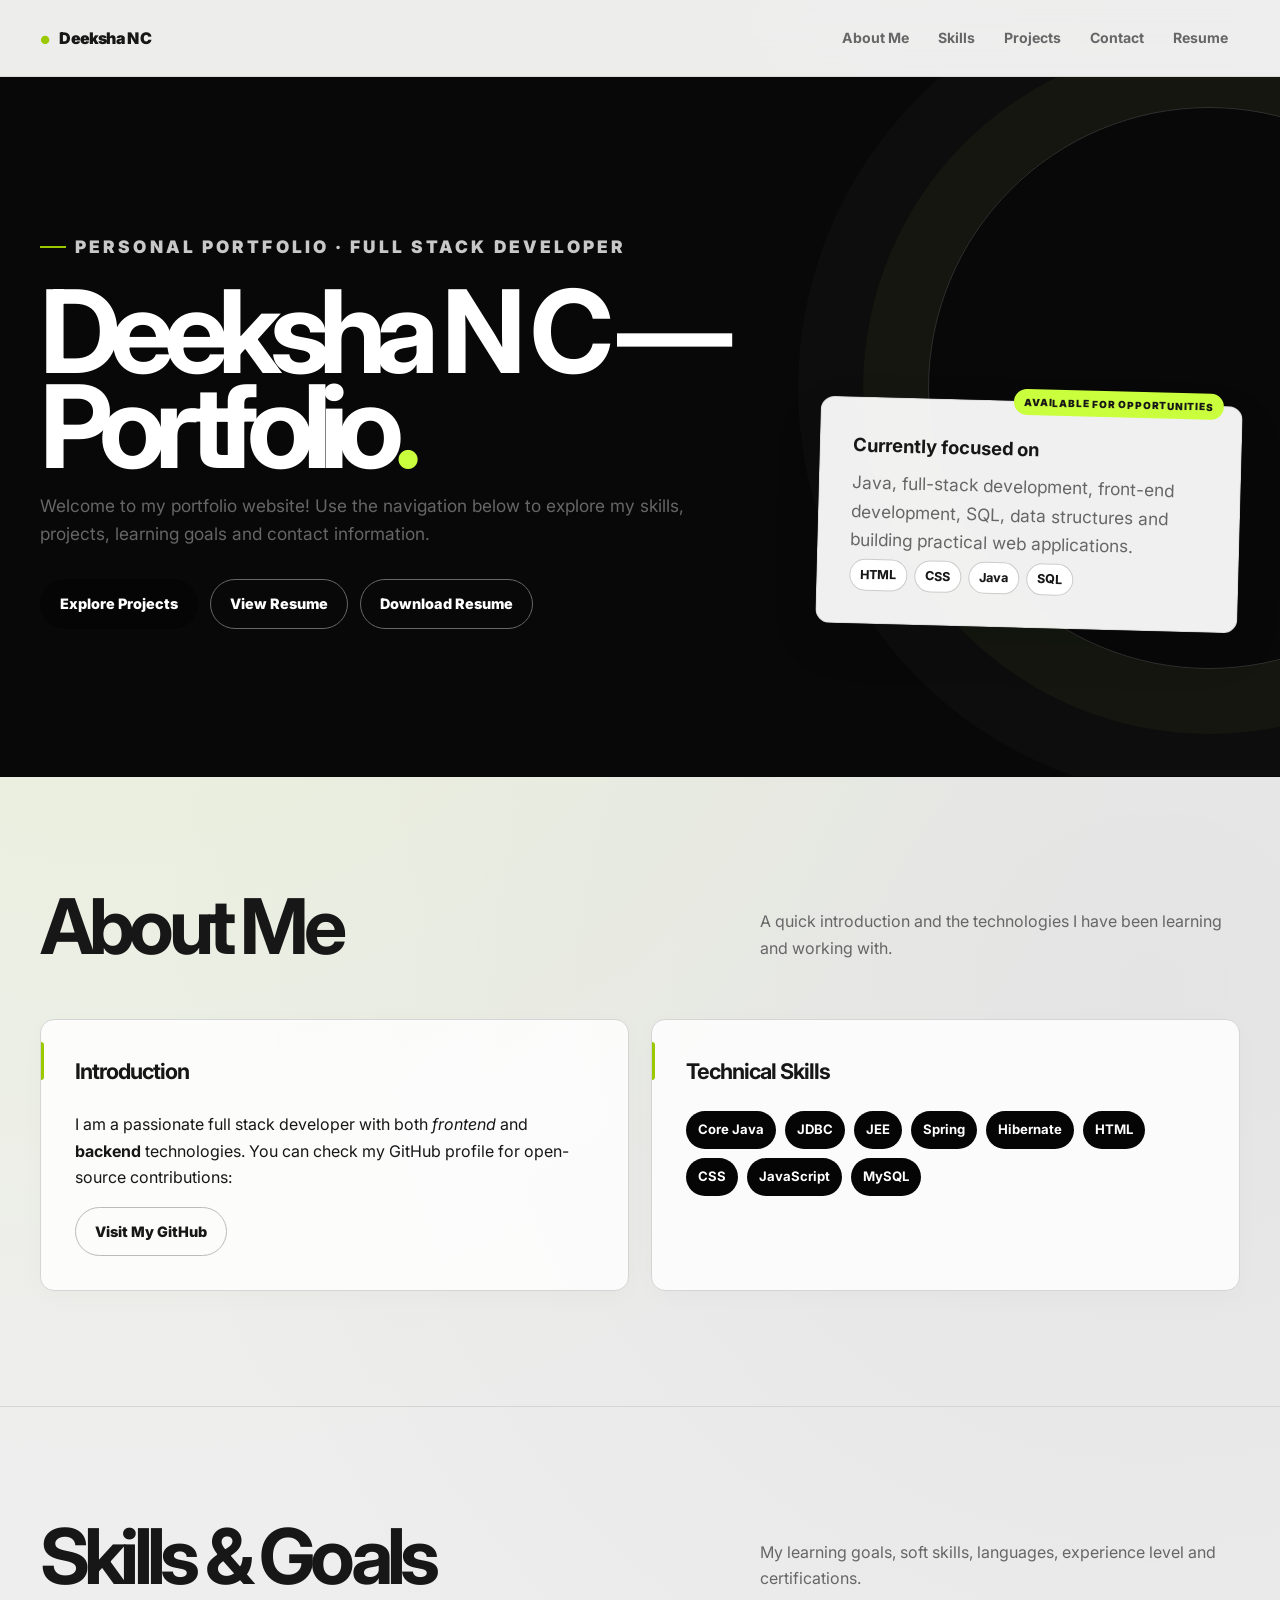
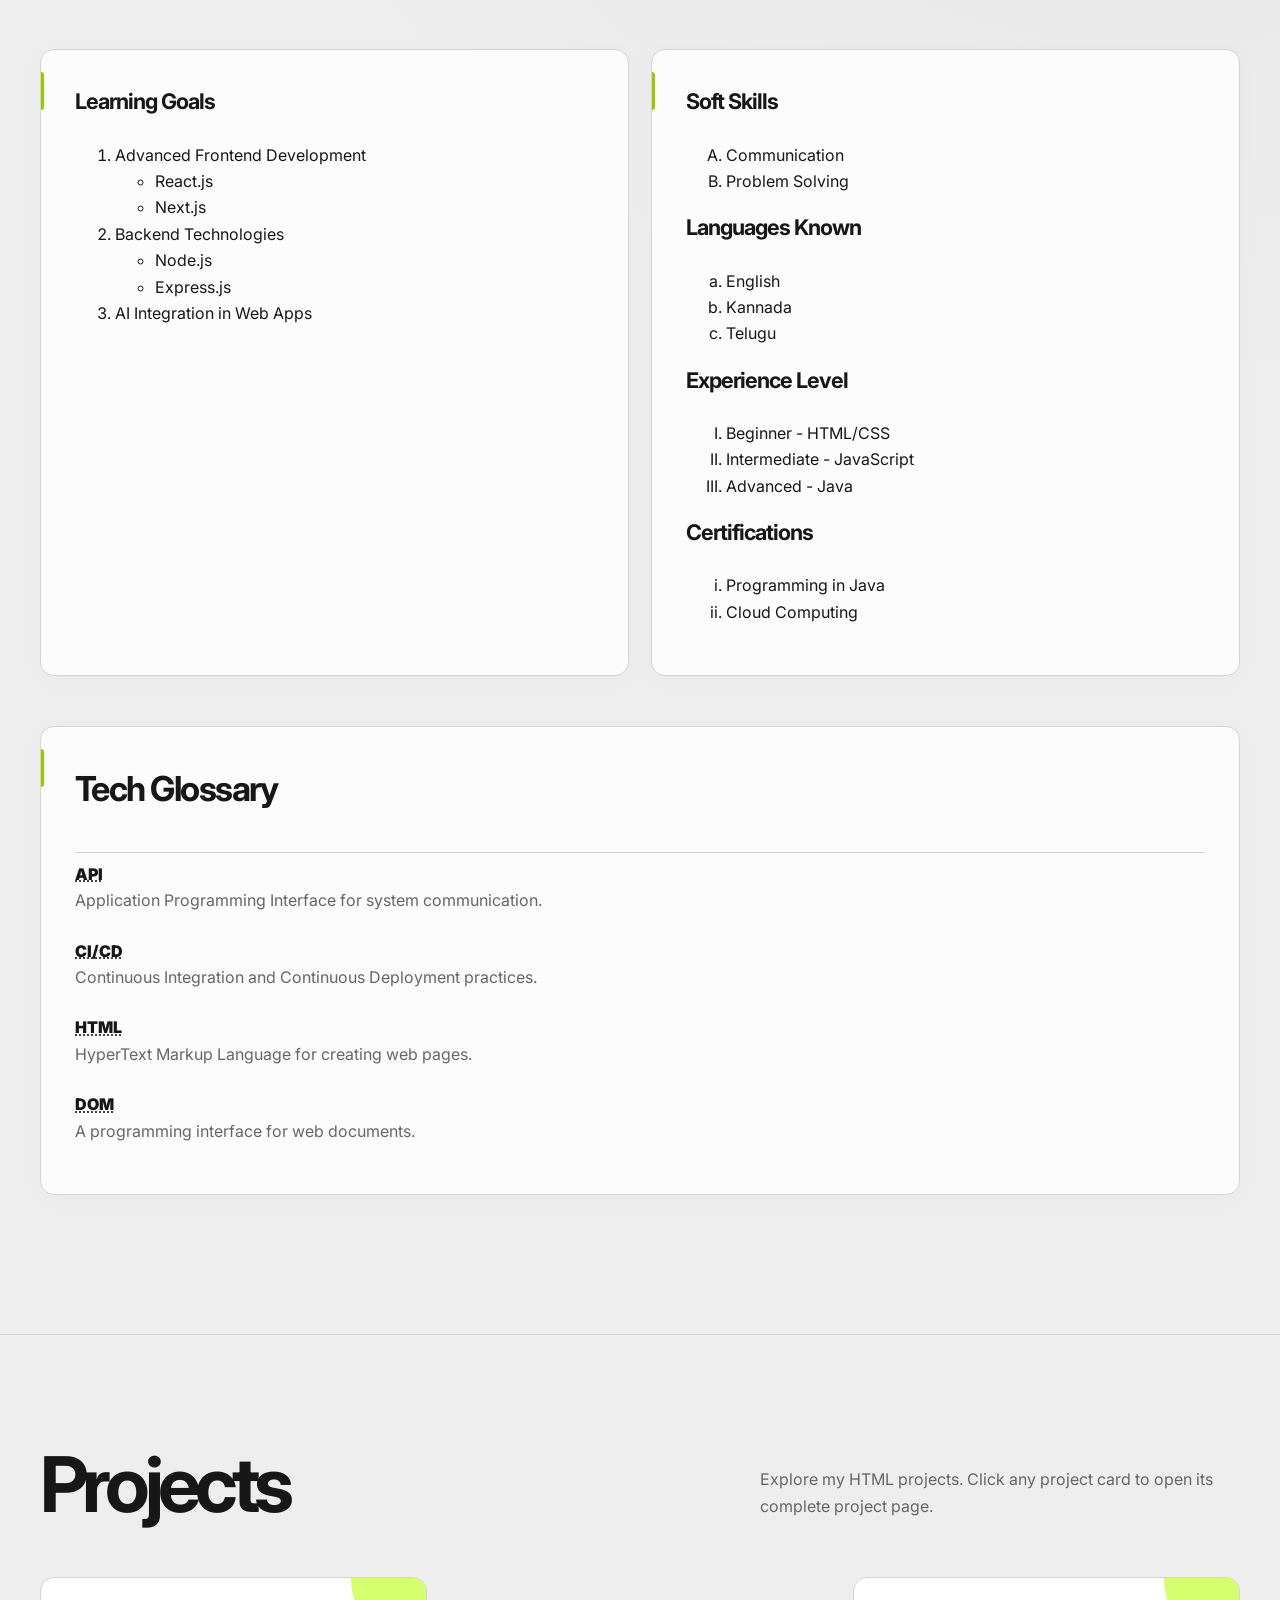
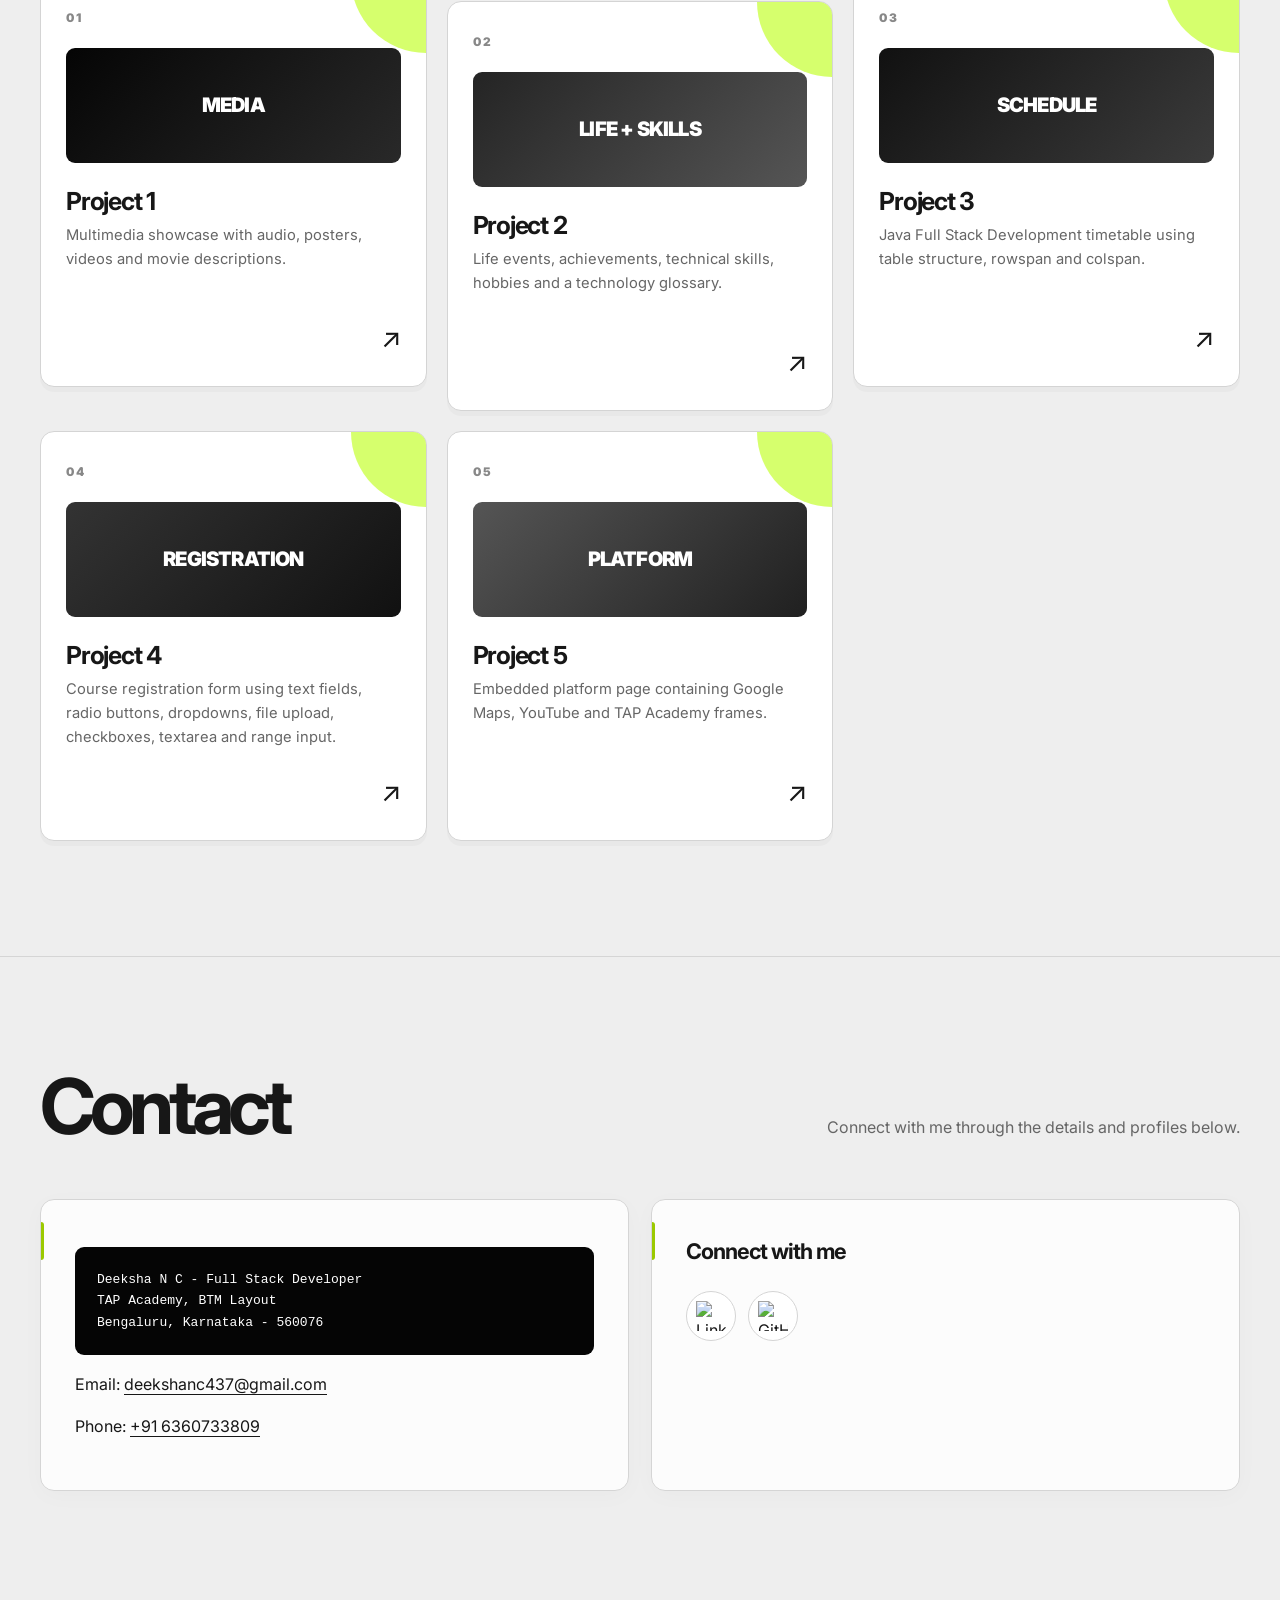
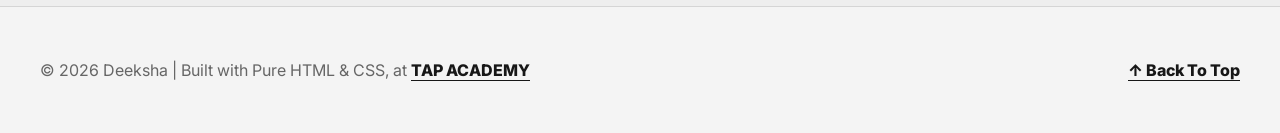
==== index.html @ bd4fe340 "first commit" ====
<!doctype html>
<html lang="en">
  <head>
    <meta charset="UTF-8" />
    <meta name="viewport" content="width=device-width, initial-scale=1.0" />

    <title>Deeksha N C | Personal Portfolio</title>

    <link
      rel="icon"
      href="https://cdn-icons-png.flaticon.com/128/4661/4661318.png"
    />

    <!-- Shared CSS -->
    <link rel="stylesheet" href="css/style.css" />
  </head>

  <body id="top">
    <!-- ================= HEADER ================= -->

    <header class="site-header">
      <nav class="navbar">
        <a class="brand" href="index.html"> Deeksha N C </a>

        <ul class="nav-links">
          <li><a href="#abtme">About Me</a></li>
          <li><a href="#skills">Skills</a></li>
          <li><a href="#projects">Projects</a></li>
          <li><a href="#contact">Contact</a></li>
          <li>
            <a href="Deeksha_N_C_Resume.pdf" target="_blank"> Resume </a>
          </li>
        </ul>
      </nav>
    </header>

    <!-- ================= MAIN ================= -->

    <main>
      <!-- ================= HERO ================= -->

      <section class="hero">
        <div class="container hero-grid">
          <div>
            <p class="eyebrow">Personal Portfolio · Full Stack Developer</p>

            <h1>Deeksha N C — Portfolio</h1>

            <p>
              Welcome to my portfolio website! Use the navigation below to
              explore my skills, projects, learning goals and contact
              information.
            </p>

            <div class="btn-row">
              <a class="btn" href="#projects"> Explore Projects </a>

              <a
                class="btn secondary"
                href="Deeksha_N_C_Resume.pdf"
                target="_blank"
              >
                View Resume
              </a>

              <a
                class="btn secondary"
                download="DeekshaNC"
                href="Deeksha_N_C_Resume.pdf"
              >
                Download Resume
              </a>
            </div>
          </div>

          <aside class="hero-side">
            <strong>Currently focused on</strong>

            <p>
              Java, full-stack development, front-end development, SQL, data
              structures and building practical web applications.
            </p>

            <span class="tag">HTML</span>
            <span class="tag">CSS</span>
            <span class="tag">Java</span>
            <span class="tag">SQL</span>
          </aside>
        </div>
      </section>

      <!-- ================= ABOUT ME ================= -->

      <section class="section" id="abtme">
        <div class="container">
          <div class="section-heading">
            <h2>About Me</h2>

            <p>
              A quick introduction and the technologies I have been learning and
              working with.
            </p>
          </div>

          <div class="about-grid">
            <!-- Introduction -->

            <article class="panel">
              <h3>Introduction</h3>

              <p>
                I am a passionate full stack developer with both
                <em>frontend</em> and
                <strong>backend</strong>
                technologies. You can check my GitHub profile for open-source
                contributions:
              </p>

              <a
                class="btn secondary"
                href="https://github.com/Deeksha-N-C"
                target="_blank"
              >
                Visit My GitHub
              </a>
            </article>

            <!-- Technical Skills -->

            <article class="panel">
              <h3>Technical Skills</h3>

              <ul class="skill-list">
                <li>Core Java</li>
                <li>JDBC</li>
                <li>JEE</li>
                <li>Spring</li>
                <li>Hibernate</li>
                <li>HTML</li>
                <li>CSS</li>
                <li>JavaScript</li>
                <li>MySQL</li>
              </ul>
            </article>
          </div>
        </div>
      </section>

      <!-- ================= SKILLS ================= -->

      <section class="section" id="skills">
        <div class="container">
          <div class="section-heading">
            <h2>Skills & Goals</h2>

            <p>
              My learning goals, soft skills, languages, experience level and
              certifications.
            </p>
          </div>

          <div class="about-grid">
            <!-- Learning Goals -->

            <article class="panel">
              <h3>Learning Goals</h3>

              <ol>
                <li>
                  Advanced Frontend Development

                  <ul>
                    <li>React.js</li>
                    <li>Next.js</li>
                  </ul>
                </li>

                <li>
                  Backend Technologies

                  <ul>
                    <li>Node.js</li>
                    <li>Express.js</li>
                  </ul>
                </li>

                <li>AI Integration in Web Apps</li>
              </ol>
            </article>

            <!-- Other Skills -->

            <article class="panel">
              <h3>Soft Skills</h3>

              <ol type="A">
                <li>Communication</li>
                <li>Problem Solving</li>
              </ol>

              <h3>Languages Known</h3>

              <ol type="a">
                <li>English</li>
                <li>Kannada</li>
                <li>Telugu</li>
              </ol>

              <h3>Experience Level</h3>

              <ol type="I">
                <li>Beginner - HTML/CSS</li>
                <li>Intermediate - JavaScript</li>
                <li>Advanced - Java</li>
              </ol>

              <h3>Certifications</h3>

              <ol type="i">
                <li>Programming in Java</li>
                <li>Cloud Computing</li>
              </ol>
            </article>
          </div>

          <!-- Tech Glossary -->

          <div class="content-card">
            <h2>Tech Glossary</h2>

            <dl class="glossary">
              <dt>
                <abbr title="Application Programming Interface"> API </abbr>
              </dt>

              <dd>
                Application Programming Interface for system communication.
              </dd>

              <dt>
                <abbr title="Continuous Integration and Continuous Deployment">
                  CI/CD
                </abbr>
              </dt>

              <dd>
                Continuous Integration and Continuous Deployment practices.
              </dd>

              <dt>
                <abbr title="HyperText Markup Language"> HTML </abbr>
              </dt>

              <dd>HyperText Markup Language for creating web pages.</dd>

              <dt>
                <abbr title="Document Object Model"> DOM </abbr>
              </dt>

              <dd>A programming interface for web documents.</dd>
            </dl>
          </div>
        </div>
      </section>

      <!-- ================= PROJECTS ================= -->

      <section class="section" id="projects">
        <div class="container">
          <div class="section-heading">
            <h2>Projects</h2>

            <p>
              Explore my HTML projects. Click any project card to open its
              complete project page.
            </p>
          </div>

          <!--
          ONLY FIVE PROJECT CARDS HERE.

          Project 3 is this portfolio itself,
          so it is intentionally NOT included.
        -->

          <div class="project-grid">
            <!-- PROJECT 1 -->
            <a class="project-card" href="project1.html" target="_blank">
              <div>
                <span class="card-number">01</span>

                <div class="card-preview">MEDIA</div>

                <h3>Project 1</h3>

                <p>
                  Multimedia showcase with audio, posters, videos and movie
                  descriptions.
                </p>
              </div>

              <span class="card-arrow">↗</span>
            </a>

            <!-- PROJECT 2 -->
            <a class="project-card" href="project2.html" target="_blank">
              <div>
                <span class="card-number">02</span>

                <div class="card-preview">LIFE + SKILLS</div>

                <h3>Project 2</h3>

                <p>
                  Life events, achievements, technical skills, hobbies and a
                  technology glossary.
                </p>
              </div>

              <span class="card-arrow">↗</span>
            </a>

            <!-- PROJECT 3 = ORIGINAL PROJECT 4 -->
            <a class="project-card" href="project4.html" target="_blank">
              <div>
                <span class="card-number">03</span>

                <div class="card-preview">SCHEDULE</div>

                <h3>Project 3</h3>

                <p>
                  Java Full Stack Development timetable using table structure,
                  rowspan and colspan.
                </p>
              </div>

              <span class="card-arrow">↗</span>
            </a>

            <!-- PROJECT 4 = ORIGINAL PROJECT 5 -->
            <a class="project-card" href="project5.html" target="_blank">
              <div>
                <span class="card-number">04</span>

                <div class="card-preview">REGISTRATION</div>

                <h3>Project 4</h3>

                <p>
                  Course registration form using text fields, radio buttons,
                  dropdowns, file upload, checkboxes, textarea and range input.
                </p>
              </div>

              <span class="card-arrow">↗</span>
            </a>

            <!-- PROJECT 5 = ORIGINAL PROJECT 6 -->
            <a class="project-card" href="project6.html" target="_blank">
              <div>
                <span class="card-number">05</span>

                <div class="card-preview">PLATFORM</div>

                <h3>Project 5</h3>

                <p>
                  Embedded platform page containing Google Maps, YouTube and TAP
                  Academy frames.
                </p>
              </div>

              <span class="card-arrow">↗</span>
            </a>
          </div>
        </div>
      </section>

      <!-- ================= CONTACT ================= -->

      <section class="section" id="contact">
        <div class="container">
          <div class="section-heading">
            <h2>Contact</h2>

            <p>Connect with me through the details and profiles below.</p>
          </div>

          <div class="contact-grid">
            <!-- Contact Details -->

            <article class="panel">
              <pre>
Deeksha N C - Full Stack Developer
TAP Academy, BTM Layout
Bengaluru, Karnataka - 560076</pre
              >

              <p>
                Email:
                <a href="mailto:deekshanc437@gmail.com">
                  deekshanc437@gmail.com
                </a>
              </p>

              <p>
                Phone:
                <a href="tel:+911234567890"> +91 6360733809 </a>
              </p>
            </article>

            <!-- Social Media -->

            <article class="panel">
              <h3>Connect with me</h3>

              <div class="social-links">
                <a
                  href="https://www.linkedin.com/in/deeksha-n-c/"
                  target="_blank"
                >
                  <img
                    src="https://cdn-icons-png.flaticon.com/128/3536/3536505.png"
                    alt="LinkedIn"
                  />
                </a>

                <a href="https://github.com/Deeksha-N-C" target="_blank">
                  <img
                    src="https://cdn-icons-png.flaticon.com/128/270/270798.png"
                    alt="GitHub"
                  />
                </a>
              </div>
            </article>
          </div>
        </div>
      </section>
    </main>

    <!-- ================= FOOTER ================= -->

    <footer class="site-footer">
      <div class="container footer-inner">
        <span>
          © 2026 Deeksha | Built with Pure HTML & CSS, at
          <a href="https://thetapacademy.com/" target="_blank"> TAP ACADEMY </a>
        </span>

        <a href="#top"> ↑ Back To Top </a>
      </div>
    </footer>
  </body>
</html>
---- css/style.css ----
@import url("https://fonts.googleapis.com/css2?family=Inter:wght@400;500;600;700;800;900&display=swap");

/* =========================================================
   ROOT
========================================================= */

:root {
  --bg: #eeeeee;
  --white: #ffffff;
  --ink: #171717;
  --gray: #666666;
  --muted: #888888;
  --line: #d5d5d5;

  --black: #050505;

  --lime: #c9ff3d;
  --lime-dark: #9bc900;

  --soft: #f7f7f7;

  --radius: 14px;

  --shadow: 0 18px 50px rgba(0, 0, 0, 0.09);

  --max: 1200px;
}

/* =========================================================
   RESET
========================================================= */

* {
  box-sizing: border-box;
}

html {
  scroll-behavior: smooth;
  scroll-padding-top: 90px;
}

body {
  margin: 0;

  color: var(--ink);

  background:
    radial-gradient(
      circle at 10% 8%,
      rgba(201, 255, 61, 0.13),
      transparent 23%
    ),
    radial-gradient(circle at 90% 20%, rgba(0, 0, 0, 0.045), transparent 25%),
    var(--bg);

  font-family: Inter, "Segoe UI", Arial, sans-serif;

  line-height: 1.65;
}

a {
  color: var(--ink);
  text-underline-offset: 4px;
}

img,
video,
iframe {
  max-width: 100%;
}

button,
input,
select,
textarea {
  font-family: inherit;
}

/* =========================================================
   HEADER
========================================================= */

.site-header {
  position: sticky;
  top: 0;
  z-index: 100;

  border-bottom: 1px solid rgba(0, 0, 0, 0.08);

  background: rgba(238, 238, 238, 0.84);

  backdrop-filter: blur(18px);
}

.navbar {
  width: min(var(--max), calc(100% - 48px));

  min-height: 76px;

  margin: auto;

  display: flex;
  align-items: center;
  justify-content: space-between;

  gap: 28px;
}

.brand {
  font-weight: 900;
  letter-spacing: -0.05em;
  text-decoration: none;
}

.brand::before {
  content: "●";

  color: var(--lime-dark);

  margin-right: 8px;

  font-size: 0.7rem;
}

.nav-links {
  display: flex;
  flex-wrap: wrap;

  gap: 5px;

  margin: 0;
  padding: 0;

  list-style: none;
}

.nav-links a {
  display: block;

  padding: 8px 12px;

  border-radius: 999px;

  color: var(--gray);

  font-size: 0.88rem;
  font-weight: 700;

  text-decoration: none;

  transition: 0.2s;
}

.nav-links a:hover {
  background: var(--white);
  color: var(--black);

  transform: translateY(-1px);
}

/* =========================================================
   COMMON LAYOUT
========================================================= */

.container {
  width: min(var(--max), calc(100% - 48px));

  margin: auto;
}

.section {
  padding: 115px 0;
}

.section + .section {
  border-top: 1px solid var(--line);
}

.eyebrow {
  display: inline-flex;
  align-items: center;

  gap: 9px;

  margin: 0 0 22px;

  color: var(--gray);

  font-size: 0.76rem;
  font-weight: 900;

  letter-spacing: 0.18em;

  text-transform: uppercase;
}

.eyebrow::before {
  content: "";

  width: 26px;
  height: 2px;

  background: var(--lime-dark);
}

.section-heading {
  display: flex;
  align-items: end;
  justify-content: space-between;

  gap: 45px;

  margin-bottom: 58px;
}

.section-heading h2 {
  margin: 0;

  font-size: clamp(2.7rem, 6vw, 4.8rem);

  line-height: 0.9;

  letter-spacing: -0.075em;
}

.section-heading p {
  max-width: 480px;

  margin: 0;

  color: var(--gray);
}

/* =========================================================
   HERO
========================================================= */

.hero {
  position: relative;

  min-height: 700px;

  display: grid;
  align-items: center;

  overflow: hidden;

  padding: 105px 0 100px;

  background: #080808;

  color: #ffffff;

  border-bottom: 1px solid #080808;
}

.hero .eyebrow {
  color: #c8c8c8;
}

.hero p {
  color: #bdbdbd;
}

.hero .btn.secondary {
  color: #ffffff;

  border-color: #666666;
}

.hero .btn.secondary:hover {
  color: #080808;

  background: #ffffff;

  border-color: #ffffff;
}

.hero::before {
  content: "";

  position: absolute;

  width: 560px;
  height: 560px;

  right: -210px;
  top: 30px;

  border: 1px solid rgba(255, 255, 255, 0.16);

  border-radius: 50%;

  box-shadow:
    0 0 0 65px rgba(201, 255, 61, 0.035),
    0 0 0 130px rgba(255, 255, 255, 0.02);
}

.hero-grid {
  position: relative;
  z-index: 1;

  display: grid;

  grid-template-columns: 1.25fr 0.75fr;

  gap: 75px;

  align-items: end;
}

.hero h1 {
  max-width: 900px;

  margin: 0;

  font-size: clamp(4rem, 9vw, 7.6rem);

  line-height: 0.83;

  letter-spacing: -0.095em;
}

.hero h1::after {
  content: ".";

  color: var(--lime);
}

.hero p {
  max-width: 670px;

  color: var(--gray);

  font-size: 1.08rem;
}

/* =========================================================
   HERO SIDE CARD
   FIXED TEXT VISIBILITY
========================================================= */

.hero-side {
  position: relative;

  padding: 32px;

  background: rgba(255, 255, 255, 0.94);

  border: 1px solid rgba(0, 0, 0, 0.1);

  border-radius: var(--radius);

  box-shadow: var(--shadow);

  transform: rotate(1.5deg);

  /*
    IMPORTANT:
    The hero has color:white.
    This explicitly resets the card text.
  */
  color: #171717;
}

.hero-side::before {
  content: "AVAILABLE FOR OPPORTUNITIES";

  position: absolute;

  right: 18px;
  top: -13px;

  padding: 5px 10px;

  background: var(--lime);

  color: #171717;

  border-radius: 999px;

  font-size: 0.62rem;
  font-weight: 900;

  letter-spacing: 0.08em;
}

.hero-side strong {
  display: block;

  margin-bottom: 9px;

  color: #171717;

  font-size: 1.15rem;
}

.hero-side p {
  max-width: none;

  margin: 0;

  color: #666666;

  font-size: 1.08rem;
}

/* =========================================================
   BUTTONS
========================================================= */

.btn-row {
  display: flex;
  flex-wrap: wrap;

  gap: 12px;

  margin-top: 30px;
}

.btn {
  display: inline-flex;

  align-items: center;
  justify-content: center;

  min-height: 48px;

  padding: 12px 19px;

  background: var(--black);

  color: #ffffff;

  border: 1px solid var(--black);

  border-radius: 999px;

  text-decoration: none;

  font-size: 0.9rem;
  font-weight: 850;

  transition: 0.2s;
}

.btn:hover {
  color: #ffffff;

  transform: translateY(-3px);

  box-shadow: 0 12px 25px rgba(0, 0, 0, 0.16);
}

.btn.secondary {
  background: transparent;

  color: var(--ink);

  border-color: #bbbbbb;
}

.btn.secondary:hover {
  background: var(--white);

  color: var(--ink);

  border-color: var(--ink);
}

/* =========================================================
   TAGS
========================================================= */

.tag {
  display: inline-block;

  margin: 4px 3px 0 0;

  padding: 5px 10px;

  border: 1px solid #cccccc;

  border-radius: 999px;

  background: #ffffff;

  font-size: 0.78rem;
  font-weight: 750;
}

/* =========================================================
   PROJECT GRID
========================================================= */

.project-grid {
  display: grid;

  grid-template-columns: repeat(3, 1fr);

  gap: 20px;
}

.project-card {
  position: relative;

  min-height: 370px;

  padding: 25px;

  display: flex;
  flex-direction: column;
  justify-content: space-between;

  overflow: hidden;

  color: var(--ink);

  text-decoration: none;

  background: var(--white);

  border: 1px solid #d4d4d4;

  border-radius: var(--radius);

  box-shadow: 0 5px 0 rgba(0, 0, 0, 0.025);

  transition: 0.28s;
}

.project-card::before {
  content: "";

  position: absolute;

  width: 150px;
  height: 150px;

  right: -75px;
  top: -75px;

  border-radius: 50%;

  background: var(--lime);

  opacity: 0.75;

  transition: 0.35s;
}

.project-card:hover {
  color: var(--ink);

  transform: translateY(-9px);

  border-color: #aaaaaa;

  box-shadow: 0 25px 70px rgba(0, 0, 0, 0.15);
}

.project-card:hover::before {
  transform: scale(1.7);
}

.project-card:nth-child(2) {
  transform: translateY(24px);
}

.project-card:nth-child(2):hover {
  transform: translateY(15px);
}

.card-number {
  position: relative;
  z-index: 2;

  font-size: 0.74rem;
  font-weight: 900;

  letter-spacing: 0.16em;

  color: var(--muted);
}

.card-preview {
  position: relative;
  z-index: 1;

  height: 115px;

  margin: 18px 0 25px;

  display: flex;
  align-items: center;
  justify-content: center;

  border-radius: 9px;

  background: linear-gradient(135deg, #050505, #292929);

  color: #ffffff;

  font-size: 1.25rem;
  font-weight: 900;

  letter-spacing: -0.04em;
}

.project-card:nth-child(2) .card-preview {
  background: linear-gradient(135deg, #242424, #555555);
}

.project-card:nth-child(3) .card-preview {
  background: linear-gradient(135deg, #111111, #3b3b3b);
}

.project-card:nth-child(4) .card-preview {
  background: linear-gradient(135deg, #333333, #111111);
}

.project-card:nth-child(5) .card-preview {
  background: linear-gradient(135deg, #555555, #202020);
}

.project-card:nth-child(3) {
  min-height: 410px;
}

.project-card:nth-child(4),
.project-card:nth-child(5) {
  min-height: 330px;
}

.project-card:nth-child(4) {
  margin-top: 24px;
}

.project-card:nth-child(5) {
  margin-top: 24px;
}

.project-card h3 {
  position: relative;

  margin: 0 0 8px;

  font-size: 1.55rem;

  line-height: 1.1;

  letter-spacing: -0.05em;
}

.project-card p {
  position: relative;

  margin: 0;

  color: var(--gray);

  font-size: 0.92rem;
}

.card-arrow {
  position: relative;

  align-self: flex-end;

  margin-top: 20px;

  font-size: 1.7rem;

  transition: 0.25s;
}

.project-card:hover .card-arrow {
  transform: translate(7px, -4px);
}

/* =========================================================
   ABOUT / CONTACT GRID
========================================================= */

.about-grid,
.contact-grid {
  display: grid;

  grid-template-columns: 1fr 1fr;

  gap: 22px;
}

/* =========================================================
   PANELS
========================================================= */

.panel,
.content-card {
  position: relative;

  padding: 34px;

  background: rgba(255, 255, 255, 0.84);

  border: 1px solid var(--line);

  border-radius: var(--radius);

  box-shadow: 0 5px 25px rgba(0, 0, 0, 0.025);
}

.panel::before,
.content-card::before {
  content: "";

  position: absolute;

  left: 0;
  top: 22px;

  width: 3px;
  height: 38px;

  border-radius: 0 5px 5px 0;

  background: var(--lime-dark);
}

.panel h3,
.content-card h2 {
  letter-spacing: -0.045em;
}

.panel h3 {
  margin-top: 0;

  font-size: 1.35rem;
}

.content-card {
  margin-bottom: 24px;
}

.content-card h2 {
  margin-top: 0;

  font-size: 2.15rem;
}

/* =========================================================
   SKILLS
========================================================= */

.skill-list,
.tag-list {
  display: flex;
  flex-wrap: wrap;

  gap: 9px;

  padding: 0;

  list-style: none;
}

.skill-list li {
  padding: 8px 12px;

  background: var(--black);

  color: #ffffff;

  border-radius: 999px;

  font-size: 0.82rem;
  font-weight: 700;

  transition: 0.2s;
}

.skill-list li:hover {
  background: var(--lime-dark);

  color: var(--black);

  transform: translateY(-2px);
}

.clean-list {
  padding-left: 20px;
}

/* =========================================================
   TECH GLOSSARY
========================================================= */
.content-card:has(.glossary) {
  margin-top: 50px;
}

.glossary {
  /*
    Top margin intentionally kept here.
  */
  margin-top: 34px;

  padding-top: 8px;

  border-top: 1px solid var(--line);
}

.glossary dt {
  margin-top: 24px;

  font-weight: 900;
}

.glossary dt:first-child {
  margin-top: 0;
}

.glossary dd {
  margin-left: 0;

  color: var(--gray);
}

/* =========================================================
   INNER PAGE HERO
========================================================= */

.page-hero {
  position: relative;

  padding: 105px 0 70px;

  overflow: hidden;
}

.page-hero::after {
  content: "";

  position: absolute;

  right: 7%;
  top: 90px;

  width: 130px;
  height: 130px;

  border: 1px solid #bbbbbb;

  border-radius: 50%;

  box-shadow: 0 0 0 25px rgba(0, 0, 0, 0.025);
}

.page-hero h1 {
  position: relative;
  z-index: 1;

  max-width: 920px;

  margin: 0;

  font-size: clamp(3.5rem, 8vw, 6.7rem);

  line-height: 0.86;

  letter-spacing: -0.09em;
}

.page-hero p:not(.eyebrow) {
  max-width: 720px;

  color: var(--gray);

  font-size: 1.08rem;
}

.back-link {
  position: relative;
  z-index: 2;

  display: inline-flex;

  margin-bottom: 26px;

  color: var(--gray);

  text-decoration: none;

  font-size: 0.9rem;
  font-weight: 800;
}

.back-link:hover {
  color: var(--black);
}

/* =========================================================
   MEDIA
========================================================= */

.media-row {
  display: flex;
  flex-wrap: wrap;

  gap: 18px;

  align-items: flex-start;
}

.media-row img,
.media-row video {
  border-radius: 9px;

  border: 1px solid var(--line);

  object-fit: cover;

  box-shadow: 0 8px 25px rgba(0, 0, 0, 0.07);
}

.audio-item {
  margin: 14px 0;

  padding: 20px;

  background: var(--soft);

  border: 1px solid var(--line);

  border-radius: 9px;
}

.audio-item h3 {
  margin-top: 0;
}

audio {
  width: min(100%, 520px);
}

/* =========================================================
   TABLES
========================================================= */

table {
  width: 100%;

  border-collapse: separate;
  border-spacing: 0;

  overflow: hidden;

  background: var(--white);

  border: 1px solid var(--line);

  border-radius: 9px;
}

caption {
  padding: 20px;

  font-size: 1.1rem;
  font-weight: 900;
}

th,
td {
  padding: 14px 12px;

  border-right: 1px solid #d5d5d5;
  border-bottom: 1px solid #d5d5d5;

  text-align: center;
}

th:last-child,
td:last-child {
  border-right: 0;
}

tbody tr:last-child td {
  border-bottom: 0;
}

thead th {
  background: var(--black);

  color: #ffffff;
}

tbody tr:nth-child(even) {
  background: #f7f7f7;
}

tbody tr:hover {
  background: #eff7d9;
}

tfoot td {
  border-bottom: 0;

  background: #e8e8e8;

  font-weight: 700;

  text-align: left;
}

/* =========================================================
   FORMS
========================================================= */

form {
  max-width: 780px;
}

fieldset {
  padding: 28px;

  border: 1px solid var(--line);

  border-radius: 9px;
}

legend {
  padding: 0 12px;

  font-weight: 900;

  font-size: 1.1rem;
}

input,
button,
select,
textarea {
  font: inherit;
}

input:not([type="radio"]):not([type="checkbox"]):not([type="range"]):not(
    [type="file"]
  ),
select,
textarea {
  width: 100%;

  padding: 12px 14px;

  border: 1px solid #bbbbbb;

  border-radius: 9px;

  background: #ffffff;

  color: var(--ink);

  transition: 0.2s;
}

input:focus,
select:focus,
textarea:focus {
  outline: none;

  border-color: var(--black);

  box-shadow: 0 0 0 4px rgba(201, 255, 61, 0.35);
}

input[type="range"] {
  accent-color: var(--black);
}

.form-button {
  padding: 12px 22px;

  border: 0;

  border-radius: 999px;

  background: var(--black);

  color: #ffffff;

  font-weight: 850;

  cursor: pointer;

  transition: 0.2s;
}

.form-button:hover {
  background: var(--lime-dark);

  color: var(--black);

  transform: translateY(-2px);
}

/* =========================================================
   PLATFORM / EMBEDS
========================================================= */

.platform-grid {
  display: grid;

  grid-template-columns: repeat(2, 1fr);

  gap: 22px;
}

.embed-card {
  padding: 20px;

  background: var(--white);

  border: 1px solid var(--line);

  border-radius: var(--radius);

  box-shadow: 0 8px 30px rgba(0, 0, 0, 0.05);
}

.embed-card h3 {
  margin-top: 0;
}

.embed-frame {
  width: 100%;

  min-height: 360px;

  border: 0;

  border-radius: 9px;

  background: #eeeeee;
}

/* =========================================================
   CODE
========================================================= */

pre {
  padding: 22px;

  overflow-x: auto;

  background: var(--black);

  color: #ffffff;

  border-radius: 9px;
}

/* =========================================================
   FOOTER
========================================================= */

.site-footer {
  padding: 50px 0;

  border-top: 1px solid var(--line);

  color: var(--gray);

  background: rgba(255, 255, 255, 0.35);
}

.footer-inner {
  display: flex;

  justify-content: space-between;
  align-items: center;

  gap: 20px;

  flex-wrap: wrap;
}

.footer-inner a {
  font-weight: 800;
}

.social-links {
  display: flex;

  gap: 12px;

  align-items: center;
}

.social-links a {
  width: 50px;
  height: 50px;

  display: grid;
  place-items: center;

  background: var(--white);

  border: 1px solid var(--line);

  border-radius: 50%;

  transition: 0.2s;
}

.social-links a:hover {
  transform: translateY(-4px);

  border-color: var(--black);

  box-shadow: var(--shadow);
}

.social-links img {
  width: 30px;
  height: 30px;

  object-fit: contain;
}

.small-note {
  color: var(--muted);

  font-size: 0.9rem;
}

hr {
  border: 0;

  border-top: 1px solid var(--line);
}

/* =========================================================
   TABLET
========================================================= */

@media (max-width: 950px) {
  .hero-grid,
  .about-grid,
  .contact-grid,
  .platform-grid {
    grid-template-columns: 1fr;
  }

  .project-grid {
    grid-template-columns: repeat(2, 1fr);
  }

  .project-card:nth-child(2) {
    transform: none;
  }

  .project-card:nth-child(2):hover {
    transform: translateY(-9px);
  }

  .project-card:nth-child(4),
  .project-card:nth-child(5) {
    margin-top: 0;
  }

  .hero-side {
    max-width: 600px;
  }
}

/* =========================================================
   MOBILE
========================================================= */

@media (max-width: 650px) {
  .container,
  .navbar {
    width: min(var(--max), calc(100% - 30px));
  }

  .navbar {
    min-height: auto;

    padding: 15px 0;

    align-items: flex-start;

    flex-direction: column;
  }

  .nav-links {
    gap: 4px;
  }

  .nav-links a {
    padding: 7px 9px;
  }

  .hero {
    min-height: auto;

    padding: 75px 0;
  }

  .hero h1 {
    font-size: clamp(3.5rem, 18vw, 5.5rem);
  }

  .hero::before {
    width: 300px;
    height: 300px;

    right: -160px;
  }

  .hero-side {
    width: 100%;

    padding: 25px;

    transform: rotate(0);
  }

  .hero-side::before {
    right: 12px;

    font-size: 0.55rem;
  }

  .section {
    padding: 75px 0;
  }

  .section-heading {
    display: block;
  }

  .section-heading p {
    margin-top: 18px;
  }

  .project-grid {
    grid-template-columns: 1fr;
  }

  .project-card:nth-child(2) {
    transform: none;
  }

  .project-card:nth-child(2):hover {
    transform: translateY(-9px);
  }

  .project-card:nth-child(3),
  .project-card:nth-child(4),
  .project-card:nth-child(5) {
    min-height: 370px;

    margin-top: 0;
  }

  .page-hero {
    padding: 75px 0 50px;
  }

  .page-hero h1 {
    font-size: clamp(3.2rem, 17vw, 5rem);
  }

  .panel,
  .content-card {
    padding: 24px;
  }

  .media-row img,
  .media-row video {
    width: 100%;

    height: auto;
  }

  th,
  td {
    padding: 9px 6px;

    font-size: 0.78rem;
  }

  fieldset {
    padding: 18px;
  }

  .footer-inner {
    align-items: flex-start;

    flex-direction: column;
  }
}
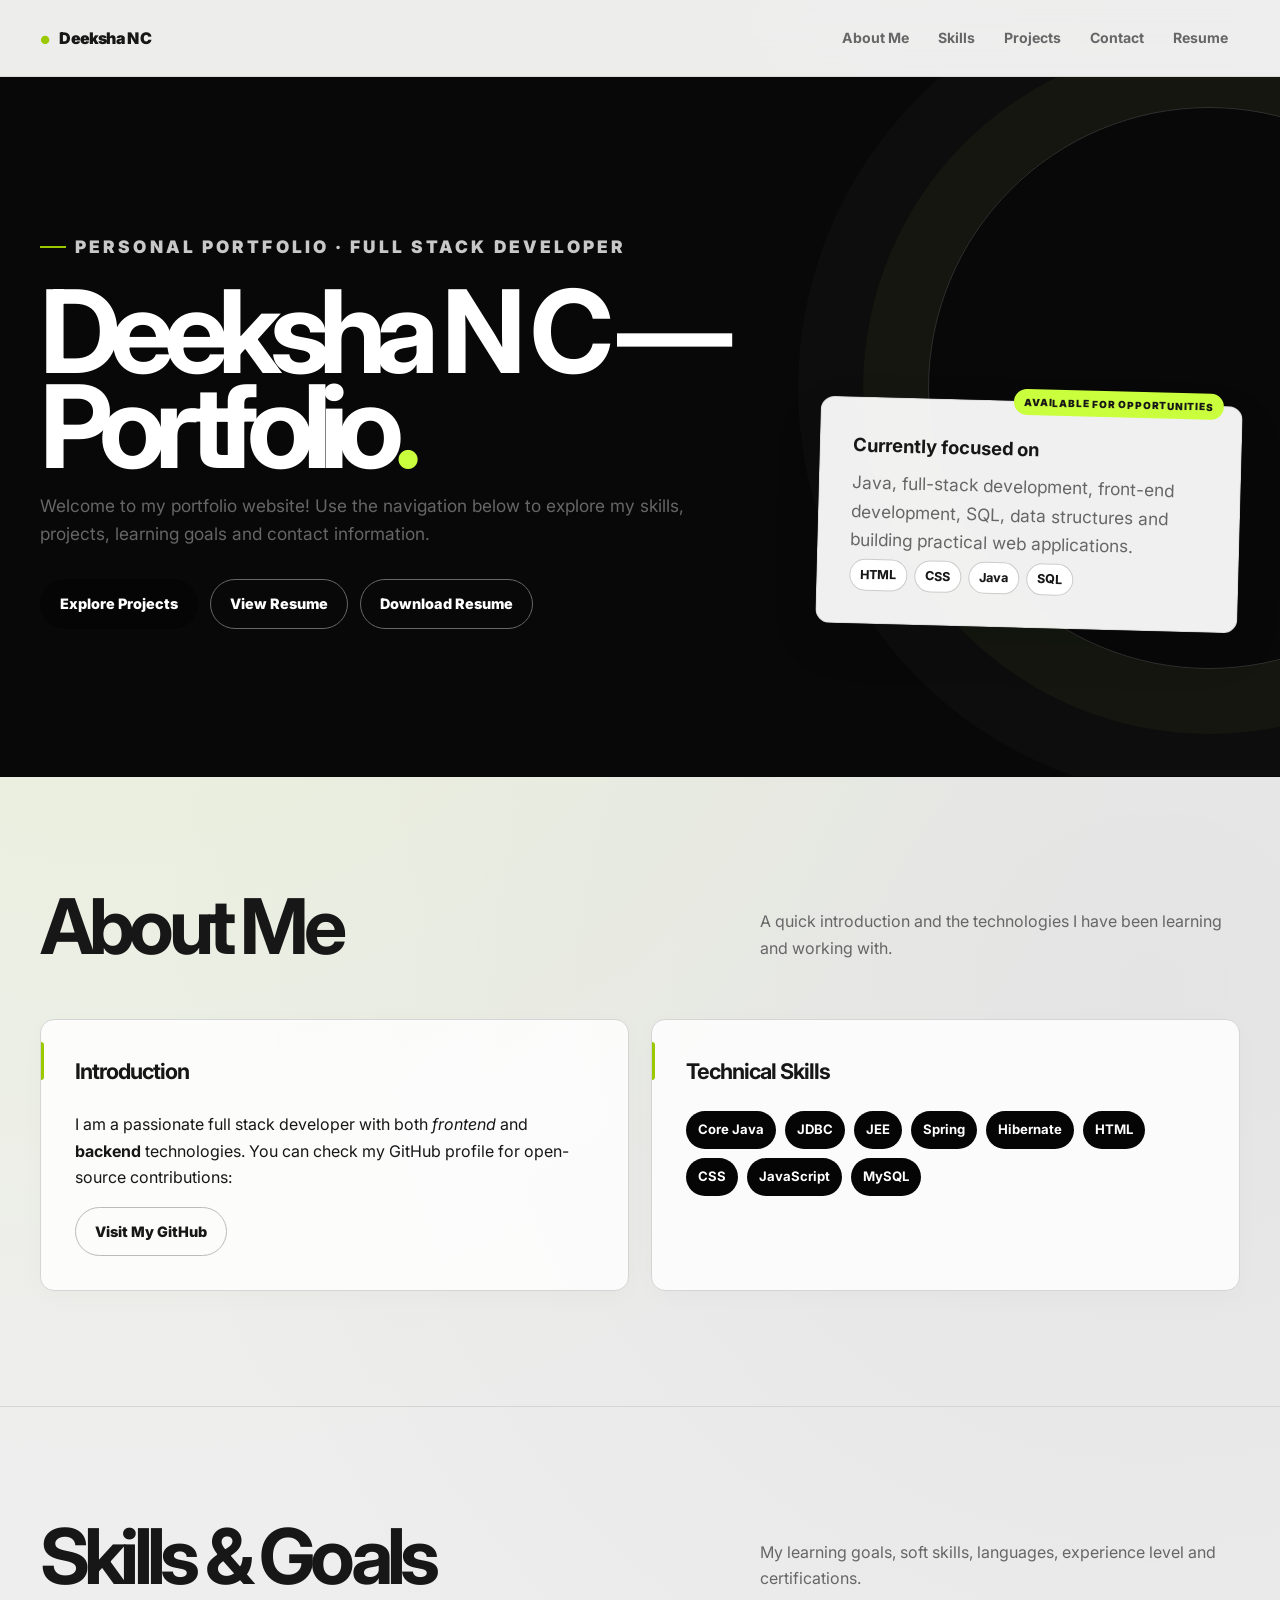
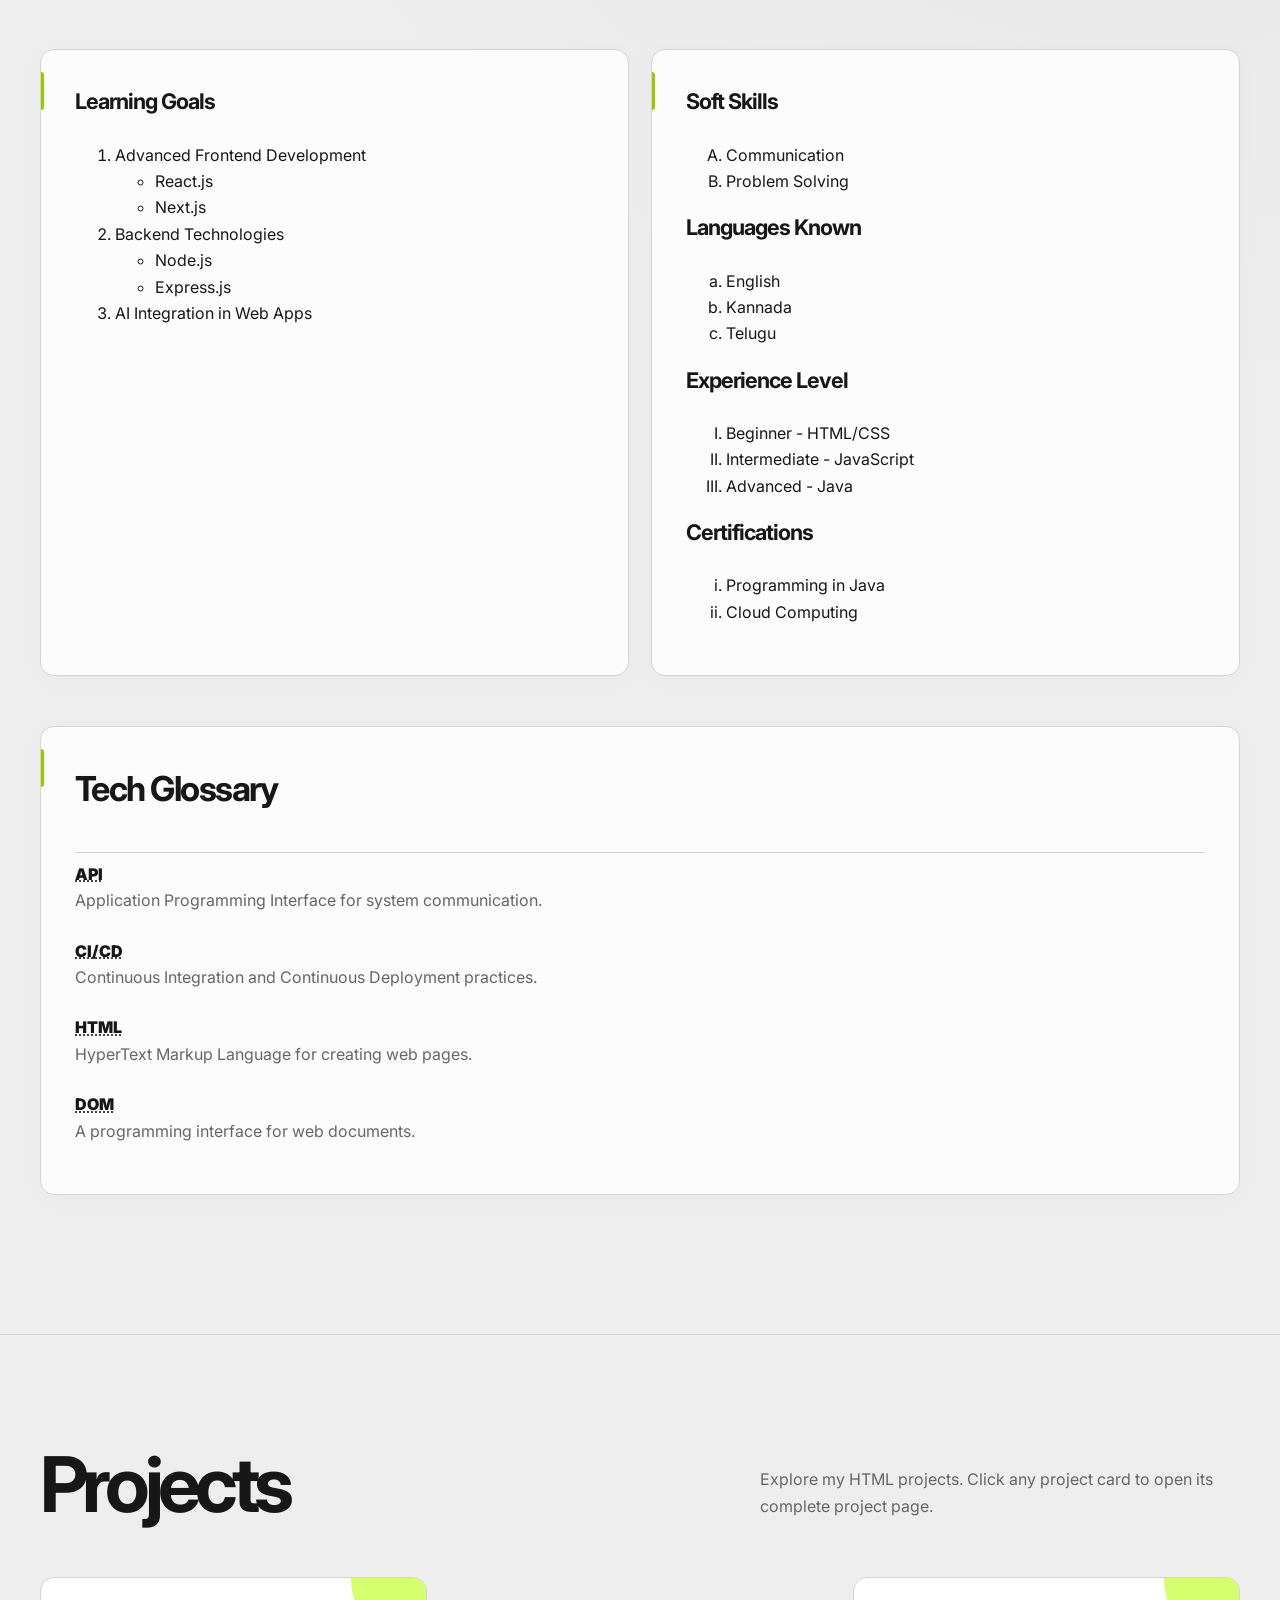
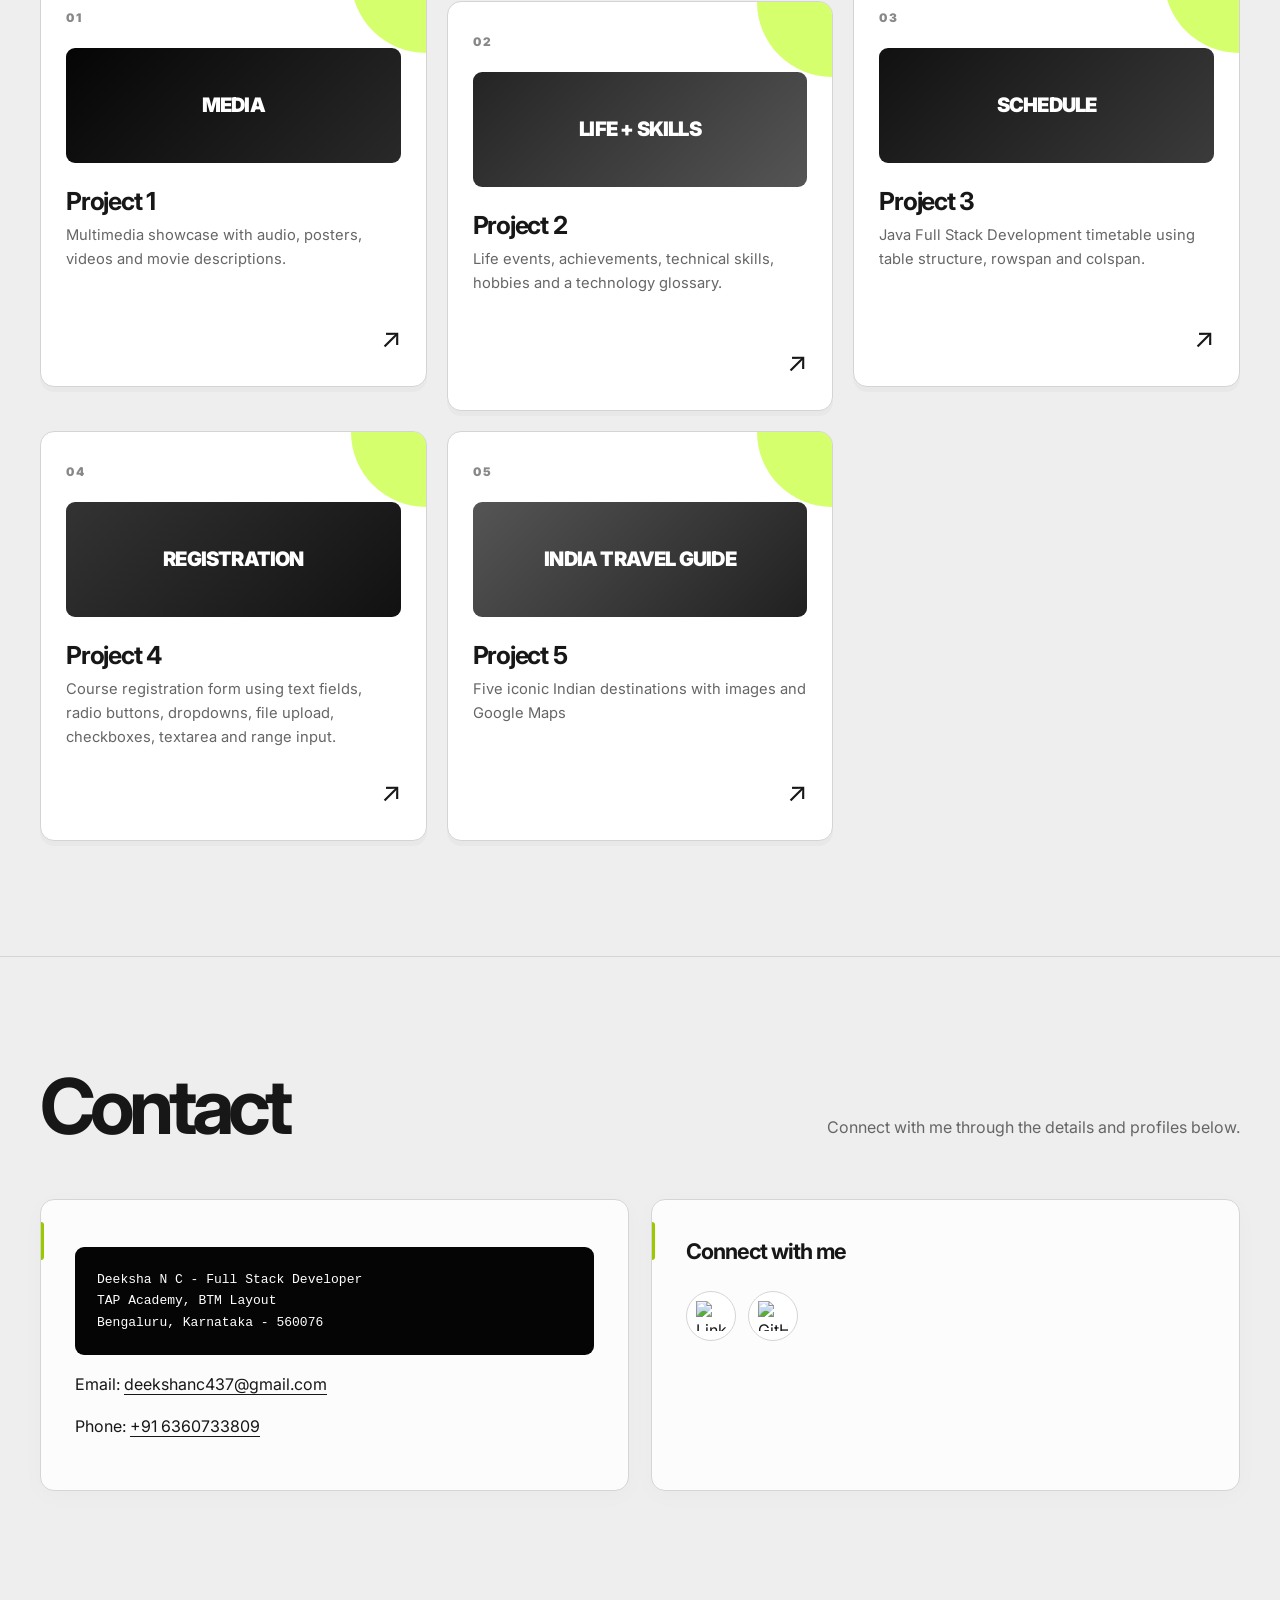
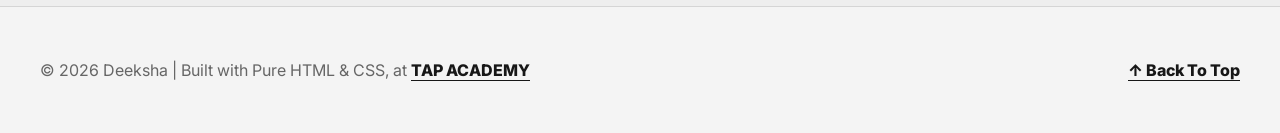
==== commit 4d5f8153: "Update Portfolio Projects" ====
--- a/index.html
+++ b/index.html
@@ -361,13 +361,12 @@
               <div>
                 <span class="card-number">05</span>
 
-                <div class="card-preview">PLATFORM</div>
+                <div class="card-preview">INDIA TRAVEL GUIDE</div>
 
                 <h3>Project 5</h3>
 
                 <p>
-                  Embedded platform page containing Google Maps, YouTube and TAP
-                  Academy frames.
+                  Five iconic Indian destinations with images and Google Maps
                 </p>
               </div>
 
